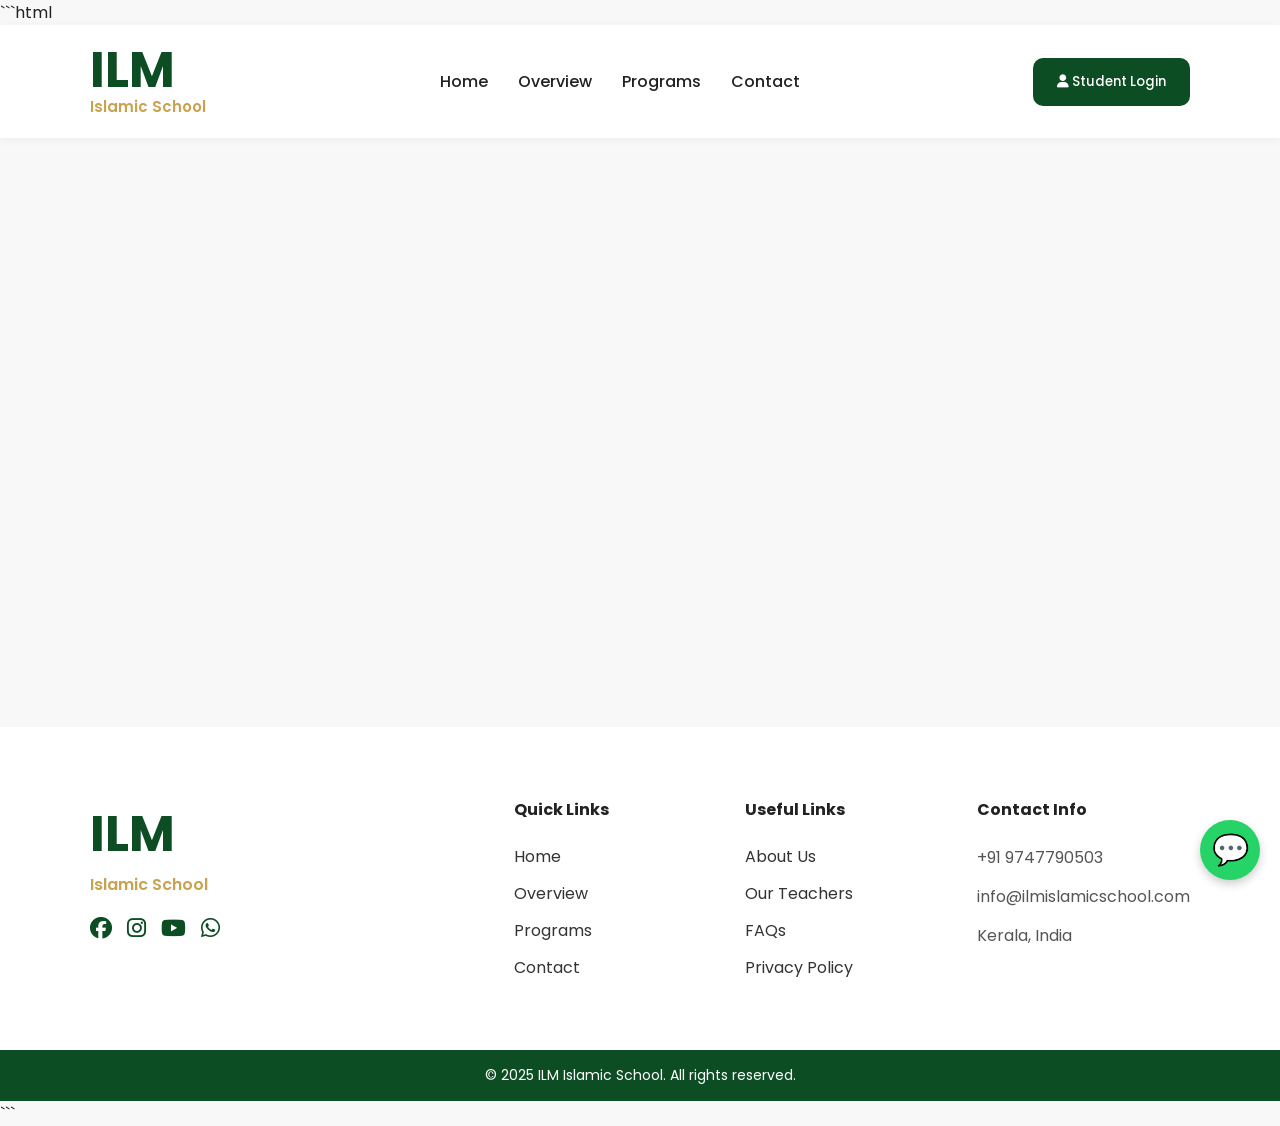
==== contact.html @ 67517852 "Create contact.html" ====
```html
<!DOCTYPE html>
<html lang="en">

<head>

<meta charset="UTF-8">
<meta name="viewport" content="width=device-width, initial-scale=1.0">

<title>Contact | ILM Islamic School</title>

<link rel="stylesheet" href="style.css">

<link rel="preconnect" href="https://fonts.googleapis.com">
<link rel="preconnect" href="https://fonts.gstatic.com" crossorigin>

<link href="https://fonts.googleapis.com/css2?family=Poppins:wght@300;400;500;600;700&display=swap" rel="stylesheet">

<link rel="stylesheet"
href="https://cdnjs.cloudflare.com/ajax/libs/font-awesome/6.5.1/css/all.min.css">

</head>

<body>

<!-- HEADER -->

<header>

<div class="logo">
<h1>ILM</h1>
<p>Islamic School</p>
</div>

<div class="menu-toggle">☰</div>

<nav>

<ul class="nav-links">

<li><a href="index.html">Home</a></li>

<li><a href="overview.html">Overview</a></li>

<li><a href="programs.html">Programs</a></li>

<li><a href="contact.html">Contact</a></li>

</ul>

</nav>

<button class="login-btn">

<i class="fa-solid fa-user"></i>
Student Login

</button>

</header>

<!-- CONTACT PAGE -->

<section class="contact-page fade-in">

<div class="contact-top">

<div class="contact-left">

<h5>

<i class="fa-solid fa-mosque"></i>

CONTACT US

</h5>

<h2>

We Are Here <br>
To Help You

</h2>

<div class="contact-line"></div>

<p>

Have questions or need more information?
Feel free to reach out to us. We are always
happy to help you.

</p>

<div class="contact-info-grid">

<div class="contact-box">

<div class="contact-icon">
<i class="fa-solid fa-phone"></i>
</div>

<div>
<h4>Phone</h4>
<p>+91 9747790503</p>
</div>

</div>

<div class="contact-box">

<div class="contact-icon">
<i class="fa-solid fa-envelope"></i>
</div>

<div>
<h4>Email</h4>
<p>info@ilmislamicschool.com</p>
</div>

</div>

<div class="contact-box">

<div class="contact-icon">
<i class="fa-solid fa-location-dot"></i>
</div>

<div>
<h4>Address</h4>
<p>Kerala, India</p>
</div>

</div>

<div class="contact-box">

<div class="contact-icon">
<i class="fa-solid fa-clock"></i>
</div>

<div>
<h4>Working Hours</h4>
<p>9:00 AM – 8:00 PM</p>
</div>

</div>

</div>

</div>

<div class="contact-right">

<img src="https://images.unsplash.com/photo-1512632578888-169bbbc64f33?q=80&w=1200&auto=format&fit=crop" alt="Mosque Image">

</div>

</div>

<!-- CONTACT FORM -->

<div class="contact-form-section">

<h3>Send Us a Message</h3>

<form>

<div class="form-row">

<input type="text" placeholder="Your Name">

<input type="email" placeholder="Your Email">

</div>

<input type="text" placeholder="Subject">

<textarea rows="6" placeholder="Your Message"></textarea>

<button type="submit">

<i class="fa-solid fa-paper-plane"></i>

Send Message

</button>

</form>

</div>

</section>

<!-- FOOTER -->

<footer>

<div class="footer-logo">

<h2>ILM</h2>

<p>Islamic School</p>

<div class="socials">

<i class="fa-brands fa-facebook"></i>

<i class="fa-brands fa-instagram"></i>

<i class="fa-brands fa-youtube"></i>

<i class="fa-brands fa-whatsapp"></i>

</div>

</div>

<div class="footer-links">

<h4>Quick Links</h4>

<a href="index.html">Home</a>

<a href="overview.html">Overview</a>

<a href="programs.html">Programs</a>

<a href="contact.html">Contact</a>

</div>

<div class="footer-links">

<h4>Useful Links</h4>

<a href="#">About Us</a>

<a href="#">Our Teachers</a>

<a href="#">FAQs</a>

<a href="#">Privacy Policy</a>

</div>

<div class="footer-links">

<h4>Contact Info</h4>

<p>+91 9747790503</p>

<p>info@ilmislamicschool.com</p>

<p>Kerala, India</p>

</div>

</footer>

<div class="copyright">

© 2025 ILM Islamic School. All rights reserved.

</div>

<a href="https://wa.me/919747790503" class="whatsapp-float">
💬
</a>

<script>

const toggle = document.querySelector(".menu-toggle");

const nav = document.querySelector(".nav-links");

toggle.addEventListener("click", () => {
nav.classList.toggle("active");
});

</script>

</body>
</html>
```
---- style.css ----
*{
margin:0;
padding:0;
box-sizing:border-box;
font-family:'Poppins',sans-serif;
}

body{
background:#f8f8f8;
color:#222;
overflow-x:hidden;
}

/* HEADER */

header{
display:flex;
justify-content:space-between;
align-items:center;
padding:20px 7%;
background:white;
position:sticky;
top:0;
z-index:1000;
box-shadow:0 2px 10px rgba(0,0,0,0.05);
}

.logo h1{
font-size:50px;
line-height:1;
color:#0d4d23;
}

.logo p{
font-size:15px;
color:#c8a24c;
font-weight:600;
}

nav{
display:flex;
align-items:center;
}

.nav-links{
display:flex;
gap:30px;
list-style:none;
align-items:center;
}

.nav-links a{
text-decoration:none;
color:#222;
font-weight:500;
transition:.3s;
}

.nav-links a:hover{
color:#0d4d23;
}

.login-btn{
background:#0d4d23;
color:white;
border:none;
padding:14px 24px;
border-radius:10px;
cursor:pointer;
font-weight:500;
transition:.3s;
}

.login-btn:hover{
background:#083518;
}

.menu-toggle{
display:none;
font-size:30px;
cursor:pointer;
color:#0d4d23;
}

/* DROPDOWN */

.dropdown{
position:relative;
}

.dropdown-menu{
position:absolute;
top:100%;
left:0;
background:white;
min-width:220px;
padding:10px 0;
border-radius:12px;
box-shadow:0 5px 20px rgba(0,0,0,0.1);
display:none;
z-index:100;
}

.dropdown:hover .dropdown-menu{
display:block;
}

.dropdown-menu li{
list-style:none;
}

.dropdown-menu li a{
display:block;
padding:12px 18px;
color:#0d4d23;
}

.dropdown-menu li a:hover{
background:#f3f3f3;
}

/* HERO */

.hero{
display:grid;
grid-template-columns:1fr 1fr;
align-items:center;
gap:60px;
padding:70px 7%;
background:white;
}

.hero-left h2{
font-size:120px;
line-height:1;
color:#0d4d23;
}

.hero-left h3{
font-size:44px;
color:#c8a24c;
margin-bottom:10px;
}

.tagline{
font-size:28px;
font-weight:600;
margin-bottom:20px;
}

.desc{
font-size:18px;
line-height:1.9;
margin-bottom:35px;
color:#555;
}

.hero-buttons{
display:flex;
gap:15px;
}

.green-btn,
.outline-btn{
padding:16px 28px;
border-radius:12px;
font-size:16px;
cursor:pointer;
font-weight:600;
transition:.3s;
}

.green-btn{
background:#0d4d23;
border:none;
color:white;
}

.green-btn:hover{
background:#083518;
}

.outline-btn{
border:2px solid #0d4d23;
background:transparent;
color:#0d4d23;
}

.outline-btn:hover{
background:#0d4d23;
color:white;
}

.hero-right img{
width:100%;
height:650px;
object-fit:cover;
border-radius:30px;
}

/* FEATURES */

.features{
display:grid;
grid-template-columns:repeat(4,1fr);
background:white;
margin:0 7%;
margin-top:-40px;
border-radius:25px;
overflow:hidden;
box-shadow:0 5px 20px rgba(0,0,0,0.08);
position:relative;
z-index:10;
}

.feature-box{
padding:35px 20px;
text-align:center;
border-right:1px solid #eee;
}

.feature-box:last-child{
border-right:none;
}

.feature-box i{
font-size:34px;
color:#0d4d23;
margin-bottom:15px;
}

.feature-box h4{
margin-bottom:10px;
font-size:20px;
}

.feature-box p{
font-size:14px;
line-height:1.7;
color:#666;
}

/* ABOUT */

.about{
display:grid;
grid-template-columns:1fr 1fr;
gap:50px;
padding:70px 7%;
align-items:center;
background:white;
}

.about-image{
position:relative;
overflow:hidden;
border-radius:30px;
}

.about-image img{
width:100%;
height:500px;
object-fit:cover;
display:block;
border-radius:30px;
}

/* Green student box */

.student-box{
position:absolute;
bottom:25px;
left:25px;
background:#0d4d23;
color:white;
padding:25px;
border-radius:22px;
width:260px;
box-shadow:0 10px 30px rgba(0,0,0,0.2);
}

.student-box h4{
font-size:24px;
margin-bottom:10px;
}

.student-box p{
font-size:15px;
line-height:1.7;
color:#f1f1f1;
}

/* Right side */

.about-text h5{
color:#c8a24c;
font-size:18px;
margin-bottom:12px;
letter-spacing:2px;
font-weight:600;
}

.about-text h2{
font-size:52px;
line-height:1.1;
color:#0d4d23;
margin-bottom:25px;
font-weight:700;
}

.about-text > p{
line-height:1.8;
font-size:16px;
color:#555;
margin-bottom:35px;
}

.about-grid{
display:grid;
grid-template-columns:1fr 1fr;
gap:25px;
}

.about-item{
display:flex;
gap:18px;
align-items:flex-start;
}

.about-item i{
font-size:30px;
color:#0d4d23;
margin-top:5px;
}

.about-item h4{
font-size:19px;
margin-bottom:8px;
color:#111;
}

.about-item p{
font-size:14px;
line-height:1.8;
color:#555;
}

/* MOBILE */

@media(max-width:768px){

.about{
grid-template-columns:1fr;
padding:70px 5%;
gap:40px;
}

.about-image img{
height:auto;
}

.student-box{
width:100%;
position:relative;
left:0;
bottom:0;
margin-top:20px;
}

.about-text h2{
font-size:46px;
}

.about-grid{
grid-template-columns:1fr;
gap:25px;
}

}
/* CTA */

.cta{
background:linear-gradient(to right,#0d4d23,#146c34);
color:white;
text-align:center;
padding:80px 20px;
}

.cta h2{
font-size:48px;
margin-bottom:15px;
}

.cta p{
margin-bottom:30px;
font-size:18px;
}

.cta button{
background:#c8a24c;
border:none;
padding:16px 35px;
border-radius:12px;
font-size:18px;
font-weight:600;
cursor:pointer;
color:white;
transition:.3s;
}

.cta button:hover{
background:#b48d3d;
}

/* FOOTER */

footer{
background:white;
padding:70px 7%;
display:grid;
grid-template-columns:2fr 1fr 1fr 1fr;
gap:40px;
}

.footer-logo h2{
font-size:50px;
color:#0d4d23;
}

.footer-logo p{
color:#c8a24c;
font-weight:600;
margin-bottom:20px;
}

.socials{
display:flex;
gap:15px;
font-size:22px;
color:#0d4d23;
}

.socials i{
cursor:pointer;
transition:.3s;
}

.socials i:hover{
transform:translateY(-3px);
}

.footer-links{
display:flex;
flex-direction:column;
gap:12px;
}

.footer-links h4{
margin-bottom:10px;
}

.footer-links a{
text-decoration:none;
color:#333;
transition:.3s;
}

.footer-links a:hover{
color:#0d4d23;
}

.footer-links p{
color:#555;
line-height:1.7;
}

.copyright{
background:#0d4d23;
color:white;
text-align:center;
padding:15px;
font-size:14px;
}

/* WHATSAPP FLOAT */

.whatsapp-float{
position:fixed;
bottom:20px;
right:20px;
width:60px;
height:60px;
background:#25D366;
color:white;
border-radius:50%;
display:flex;
align-items:center;
justify-content:center;
font-size:30px;
text-decoration:none;
box-shadow:0 4px 10px rgba(0,0,0,0.2);
z-index:1000;
transition:.3s;
}

.whatsapp-float:hover{
transform:scale(1.1);
}

/* ANIMATION */

.fade-in{
opacity:0;
transform:translateY(30px);
transition:all 1s ease;
}

.fade-in.show{
opacity:1;
transform:translateY(0);
}

/* MOBILE */

@media(max-width:768px){

header{
padding:20px;
}

.menu-toggle{
display:block;
}

nav{
position:absolute;
top:80px;
right:20px;
}

.nav-links{
display:none;
flex-direction:column;
background:white;
padding:20px;
width:230px;
border-radius:15px;
box-shadow:0 5px 20px rgba(0,0,0,0.1);
}

.nav-links.active{
display:flex;
}

.login-btn{
display:none;
}

.hero{
grid-template-columns:1fr;
padding:40px 5%;
gap:30px;
}

.hero-left h2{
font-size:70px;
}

.hero-left h3{
font-size:30px;
}

.tagline{
font-size:22px;
}

.hero-buttons{
flex-direction:column;
}

.hero-right img{
height:auto;
}

.features{
grid-template-columns:1fr 1fr;
margin:20px;
}

.feature-box{
border-right:none;
border-bottom:1px solid #eee;
}

.about{
grid-template-columns:1fr;
padding:70px 5%;
}

.about-text h2{
font-size:38px;
}

.about-grid{
grid-template-columns:1fr;
}

.student-box{
position:relative;
left:0;
bottom:0;
margin-top:20px;
width:100%;
}

footer{
grid-template-columns:1fr;
text-align:center;
}

.socials{
justify-content:center;
}
}
/* PROGRAM PAGE */

.program-page{
padding:70px 7%;
display:flex;
flex-direction:column;
gap:35px;
background:#f8f8f8;
}

.program-row{
display:grid;
grid-template-columns:1fr 1fr;
background:white;
border-radius:25px;
overflow:hidden;
box-shadow:0 5px 20px rgba(0,0,0,0.05);
}

.program-image img{
width:100%;
height:100%;
object-fit:cover;
display:block;
}

.program-info{
padding:50px;
display:flex;
flex-direction:column;
justify-content:center;
}

.program-info h2{
font-size:42px;
color:#0d4d23;
margin-bottom:20px;
}

.program-info p{
font-size:18px;
line-height:1.9;
color:#555;
margin-bottom:30px;
}

.program-features{
display:flex;
flex-wrap:wrap;
gap:25px;
}

.program-features span{
display:flex;
align-items:center;
gap:10px;
font-size:16px;
color:#0d4d23;
font-weight:500;
}

.program-features i{
color:#0d4d23;
}

/* MOBILE */

@media(max-width:768px){

.program-row{
grid-template-columns:1fr;
}

.program-info{
padding:30px;
}

.program-info h2{
font-size:32px;
}

}
@media (max-width: 768px){

  .about-container{
    display: flex;
    flex-direction: column;
    padding: 20px;
    gap: 30px;
  }

  .about-text{
    width: 100%;
  }

  .about-text h2{
    font-size: 52px;
    line-height: 1.1;
  }

  .about-image img{
    width: 100%;
    border-radius: 20px;
  }

  .about-grid{
    display: grid;
    grid-template-columns: 1fr 1fr;
    gap: 20px;
    margin-top: 25px;
  }

}
/* OVERVIEW PAGE */

.overview-page{
padding:80px 7%;
background:#f8f8f8;
}

/* MAIN SECTION */

.overview-content{
display:grid;
grid-template-columns:1fr 1fr;
gap:60px;
align-items:center;
margin-bottom:50px;
}

/* LEFT */

.overview-left h5{
color:#c8a24c;
font-size:18px;
letter-spacing:2px;
margin-bottom:15px;
display:flex;
align-items:center;
gap:10px;
font-weight:600;
}

.overview-left h2{
font-size:72px;
line-height:1.1;
color:#0d4d23;
margin-bottom:20px;
font-weight:700;
}

.overview-line{
width:250px;
height:3px;
background:#c8a24c;
border-radius:10px;
margin-bottom:25px;
}

.overview-left p{
font-size:18px;
line-height:2;
color:#555;
margin-bottom:35px;
}

/* BOXES */

.overview-grid{
display:grid;
grid-template-columns:1fr 1fr;
gap:20px;
}

.overview-box{
background:white;
padding:28px 22px;
border-radius:20px;
box-shadow:0 5px 20px rgba(0,0,0,0.05);
text-align:center;
transition:.3s;
}

.overview-box:hover{
transform:translateY(-5px);
}

.overview-box i{
font-size:30px;
color:#0d4d23;
margin-bottom:15px;
}

.overview-box h4{
font-size:22px;
margin-bottom:10px;
color:#222;
}

.overview-box p{
font-size:15px;
line-height:1.8;
margin-bottom:0;
color:#666;
}

/* RIGHT IMAGE */

.overview-right img{
width:100%;
height:720px;
object-fit:cover;
border-radius:30px;
box-shadow:0 10px 30px rgba(0,0,0,0.1);
}

/* CTA */

.overview-cta{
background:linear-gradient(to right,#0d4d23,#146c34);
padding:35px 45px;
border-radius:25px;
display:flex;
justify-content:space-between;
align-items:center;
gap:30px;
color:white;
}

.overview-cta h3{
font-size:40px;
margin-bottom:10px;
}

.overview-cta p{
font-size:17px;
opacity:0.95;
}

.overview-cta button{
background:#c8a24c;
border:none;
padding:18px 35px;
border-radius:14px;
font-size:18px;
font-weight:600;
cursor:pointer;
color:white;
transition:.3s;
white-space:nowrap;
}

.overview-cta button:hover{
background:#b89035;
}

/* MOBILE */

@media(max-width:768px){

.overview-page{
padding:70px 5%;
}

.overview-content{
grid-template-columns:1fr;
gap:40px;
}

.overview-left h2{
font-size:48px;
}

.overview-left p{
font-size:16px;
line-height:1.9;
}

.overview-grid{
grid-template-columns:1fr;
}

.overview-right img{
height:auto;
}

.overview-cta{
flex-direction:column;
text-align:center;
padding:35px 25px;
}

.overview-cta h3{
font-size:30px;
}

.overview-cta button{
width:100%;
}

}
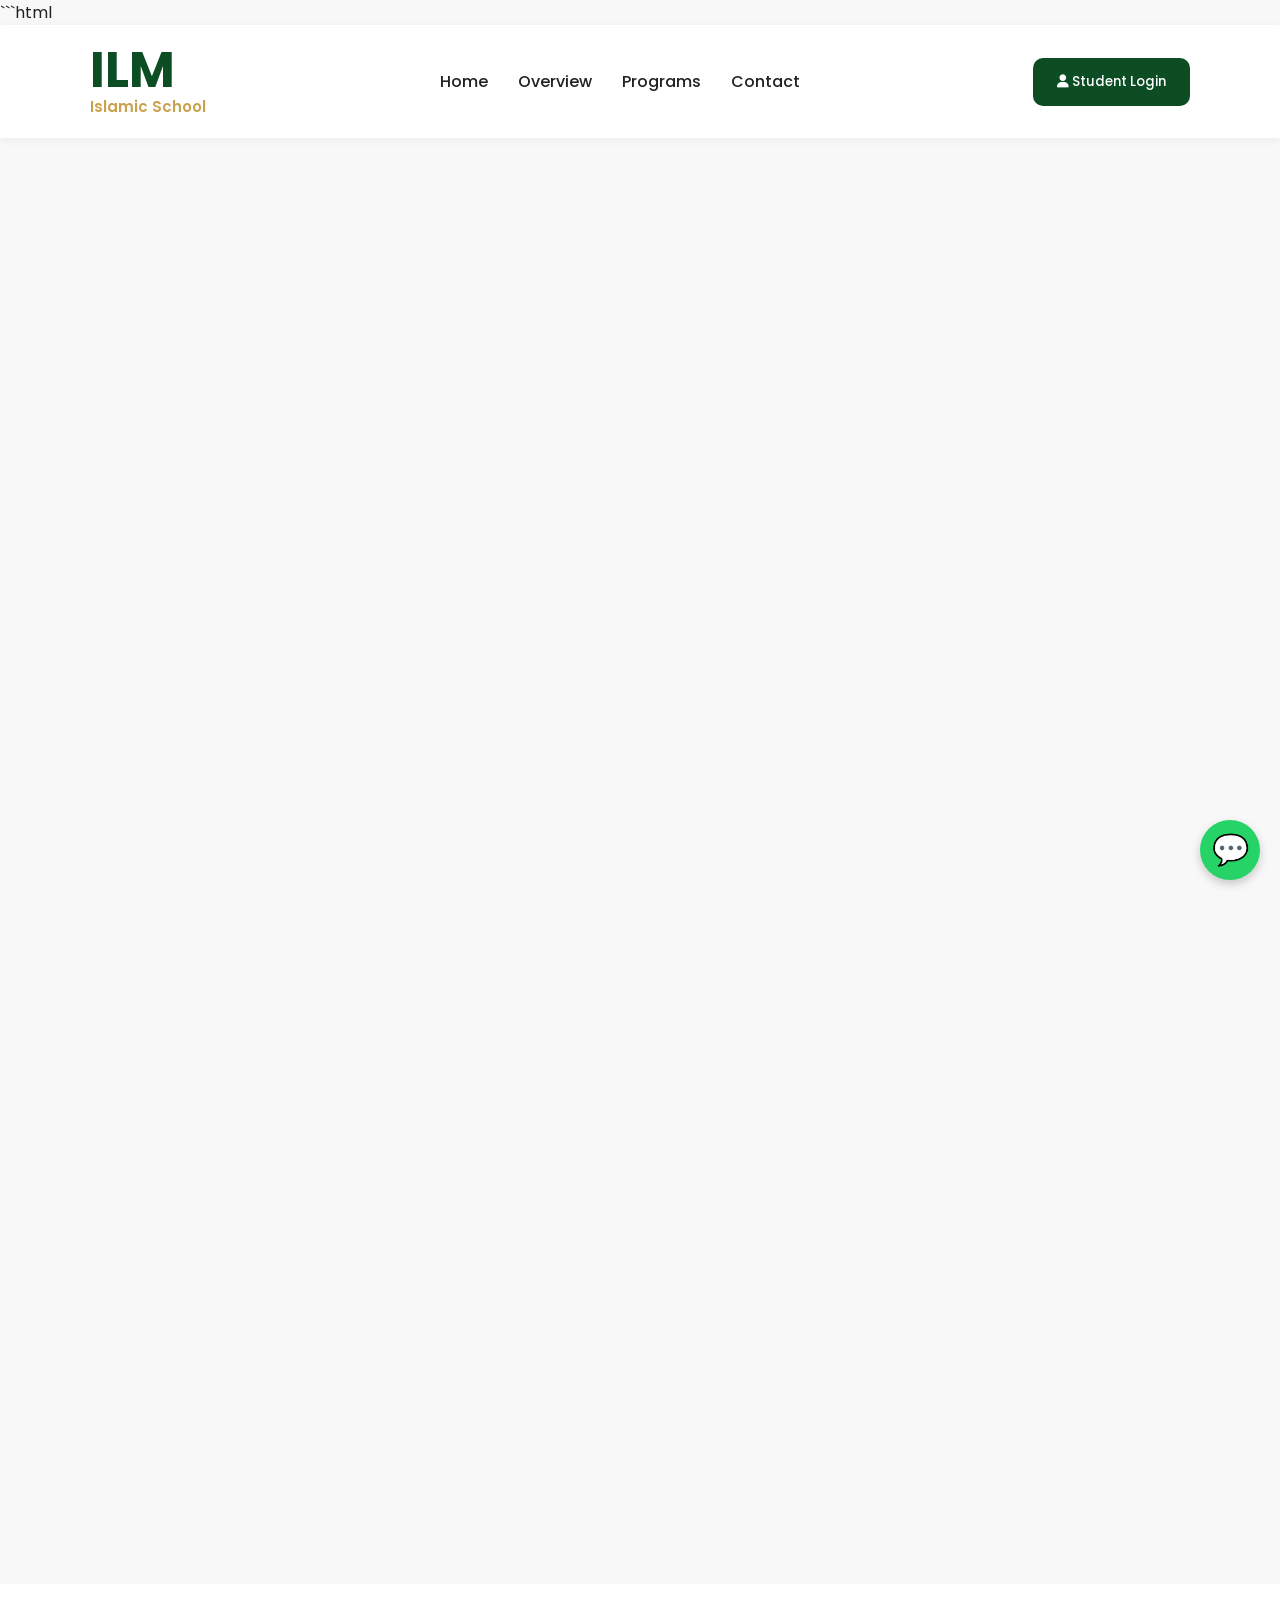
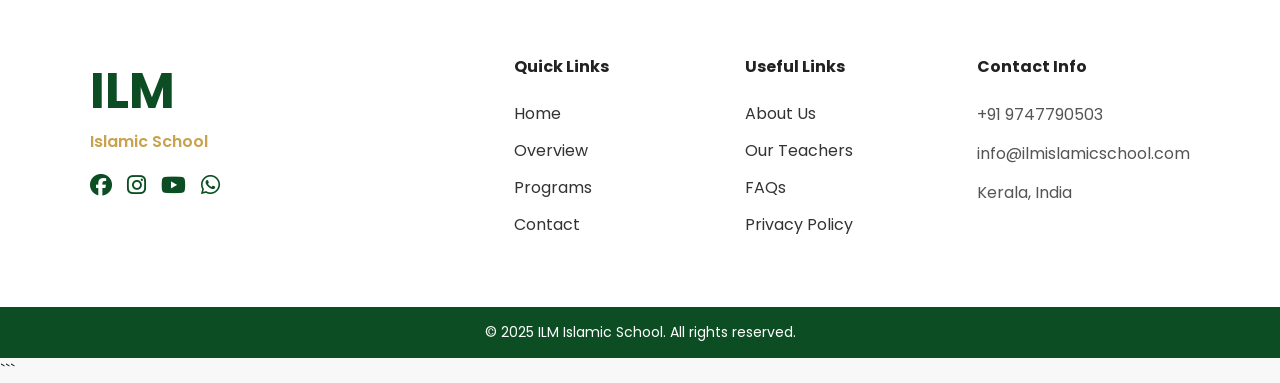
==== commit 4d3fc315: "Update contact.html" ====
--- a/contact.html
+++ b/contact.html
@@ -164,7 +164,7 @@
 
 <h3>Send Us a Message</h3>
 
-<form>
+<form class="contact-form">
 
 <div class="form-row">
 
@@ -189,7 +189,6 @@
 </form>
 
 </div>
-
 </section>
 
 <!-- FOOTER -->
--- a/style.css
+++ b/style.css
@@ -923,3 +923,428 @@
 }
 
 }
+```css id="2jdbmq"
+/* CONTACT PAGE */
+
+.contact-page{
+padding:80px 7%;
+background:#f8f8f8;
+}
+
+/* TOP SECTION */
+
+.contact-top{
+display:grid;
+grid-template-columns:1fr 1fr;
+gap:60px;
+align-items:center;
+margin-bottom:50px;
+}
+
+/* LEFT SIDE */
+
+.contact-left h5{
+color:#c8a24c;
+font-size:18px;
+letter-spacing:2px;
+margin-bottom:15px;
+display:flex;
+align-items:center;
+gap:10px;
+font-weight:600;
+}
+
+.contact-left h2{
+font-size:72px;
+line-height:1.1;
+color:#0d4d23;
+margin-bottom:20px;
+font-weight:700;
+}
+
+.contact-line{
+width:180px;
+height:3px;
+background:#c8a24c;
+border-radius:10px;
+margin-bottom:25px;
+}
+
+.contact-left p{
+font-size:18px;
+line-height:2;
+color:#555;
+margin-bottom:40px;
+}
+
+/* CONTACT BOXES */
+
+.contact-info-grid{
+display:grid;
+grid-template-columns:1fr 1fr;
+gap:20px;
+}
+
+.contact-box{
+background:white;
+padding:25px;
+border-radius:20px;
+display:flex;
+gap:18px;
+align-items:center;
+box-shadow:0 5px 20px rgba(0,0,0,0.05);
+transition:.3s;
+}
+
+.contact-box:hover{
+transform:translateY(-5px);
+}
+
+.contact-icon{
+width:65px;
+height:65px;
+background:#0d4d23;
+color:white;
+border-radius:50%;
+display:flex;
+align-items:center;
+justify-content:center;
+font-size:24px;
+flex-shrink:0;
+}
+
+.contact-box h4{
+font-size:24px;
+margin-bottom:8px;
+color:#222;
+}
+
+.contact-box p{
+font-size:16px;
+line-height:1.7;
+margin:0;
+color:#666;
+}
+
+/* RIGHT IMAGE */
+
+.contact-right img{
+width:100%;
+height:700px;
+object-fit:cover;
+border-radius:30px;
+box-shadow:0 10px 30px rgba(0,0,0,0.1);
+}
+
+/* FORM */
+
+.contact-form-section{
+background:white;
+padding:45px;
+border-radius:30px;
+box-shadow:0 5px 20px rgba(0,0,0,0.05);
+}
+
+.contact-form-section h3{
+font-size:42px;
+margin-bottom:30px;
+color:#0d4d23;
+}
+
+.form-row{
+display:grid;
+grid-template-columns:1fr 1fr;
+gap:20px;
+}
+
+.contact-form-section input,
+.contact-form-section textarea{
+width:100%;
+padding:18px;
+border:1px solid #ddd;
+border-radius:14px;
+font-size:16px;
+margin-bottom:20px;
+outline:none;
+font-family:'Poppins',sans-serif;
+}
+
+.contact-form-section textarea{
+resize:none;
+}
+
+.contact-form-section button{
+width:100%;
+background:linear-gradient(to right,#0d4d23,#146c34);
+color:white;
+border:none;
+padding:18px;
+border-radius:14px;
+font-size:18px;
+font-weight:600;
+cursor:pointer;
+transition:.3s;
+}
+
+.contact-form-section button:hover{
+opacity:0.9;
+}
+
+/* MOBILE */
+
+@media(max-width:768px){
+
+.contact-page{
+padding:70px 5%;
+}
+
+.contact-top{
+grid-template-columns:1fr;
+gap:40px;
+}
+
+.contact-left h2{
+font-size:48px;
+}
+
+.contact-left p{
+font-size:16px;
+line-height:1.9;
+}
+
+.contact-info-grid{
+grid-template-columns:1fr;
+}
+
+.contact-right img{
+height:auto;
+}
+
+.contact-form-section{
+padding:30px 20px;
+}
+
+.contact-form-section h3{
+font-size:32px;
+}
+
+.form-row{
+grid-template-columns:1fr;
+}
+
+}
+```
+/* CONTACT PAGE */
+
+.contact-page{
+padding:100px 7%;
+background:#f8f8f8;
+}
+
+/* TOP SECTION */
+
+.contact-top{
+display:grid;
+grid-template-columns:1fr 1fr;
+gap:60px;
+align-items:center;
+margin-bottom:50px;
+}
+
+/* LEFT SIDE */
+
+.contact-left h5{
+color:#0c824c;
+font-size:18px;
+letter-spacing:2px;
+margin-bottom:15px;
+display:flex;
+align-items:center;
+gap:10px;
+font-weight:600;
+}
+
+.contact-left h2{
+font-size:72px;
+line-height:1.1;
+color:#0d4d23;
+margin-bottom:20px;
+font-weight:700;
+}
+
+.contact-line{
+width:180px;
+height:3px;
+background:#0c824c;
+border-radius:100px;
+margin-bottom:25px;
+}
+
+.contact-left p{
+font-size:18px;
+line-height:2;
+color:#555;
+margin-bottom:40px;
+}
+
+/* CONTACT BOXES */
+
+.contact-info-grid{
+display:grid;
+grid-template-columns:1fr 1fr;
+gap:20px;
+}
+
+.contact-box{
+background:white;
+padding:25px;
+border-radius:20px;
+display:flex;
+gap:15px;
+align-items:flex-start;
+box-shadow:0 10px 30px rgba(0,0,0,0.05);
+transition:.3s;
+}
+
+.contact-box:hover{
+transform:translateY(-5px);
+}
+
+.contact-box i{
+font-size:26px;
+color:#0c824c;
+margin-top:5px;
+}
+
+.contact-box h4{
+font-size:18px;
+margin-bottom:8px;
+color:#111;
+}
+
+.contact-box p{
+font-size:15px;
+line-height:1.7;
+margin:0;
+color:#666;
+}
+
+/* RIGHT IMAGE */
+
+.contact-right img{
+width:100%;
+border-radius:30px;
+box-shadow:0 15px 40px rgba(0,0,0,0.12);
+}
+
+/* CONTACT FORM */
+
+.contact-form-section{
+background:white;
+padding:60px;
+border-radius:30px;
+box-shadow:0 10px 40px rgba(0,0,0,0.06);
+}
+
+.contact-form-section h3{
+font-size:38px;
+color:#0d4d23;
+margin-bottom:30px;
+text-align:center;
+}
+
+.contact-form{
+display:flex;
+flex-direction:column;
+gap:20px;
+}
+
+.form-row{
+display:grid;
+grid-template-columns:1fr 1fr;
+gap:20px;
+}
+
+.contact-form input,
+.contact-form textarea{
+width:100%;
+padding:18px 20px;
+border:1px solid #ddd;
+border-radius:15px;
+font-size:16px;
+font-family:'Poppins',sans-serif;
+outline:none;
+transition:.3s;
+}
+
+.contact-form input:focus,
+.contact-form textarea:focus{
+border-color:#0c824c;
+box-shadow:0 0 0 4px rgba(12,130,76,0.1);
+}
+
+.contact-form textarea{
+height:180px;
+resize:none;
+}
+
+.contact-form button{
+width:fit-content;
+background:linear-gradient(to right,#0c824c,#146c34);
+color:white;
+border:none;
+padding:18px 35px;
+border-radius:14px;
+font-size:18px;
+font-weight:600;
+cursor:pointer;
+transition:.3s;
+}
+
+.contact-form button:hover{
+opacity:.9;
+}
+
+/* MOBILE */
+
+@media(max-width:768px){
+
+.contact-page{
+padding:70px 5%;
+}
+
+.contact-top{
+grid-template-columns:1fr;
+gap:40px;
+}
+
+.contact-left h2{
+font-size:48px;
+}
+
+.contact-left p{
+font-size:16px;
+line-height:1.9;
+}
+
+.contact-info-grid{
+grid-template-columns:1fr;
+}
+
+.contact-right img{
+height:auto;
+}
+
+.contact-form-section{
+padding:30px 20px;
+}
+
+.contact-form-section h3{
+font-size:32px;
+}
+
+.form-row{
+grid-template-columns:1fr;
+}
+
+}
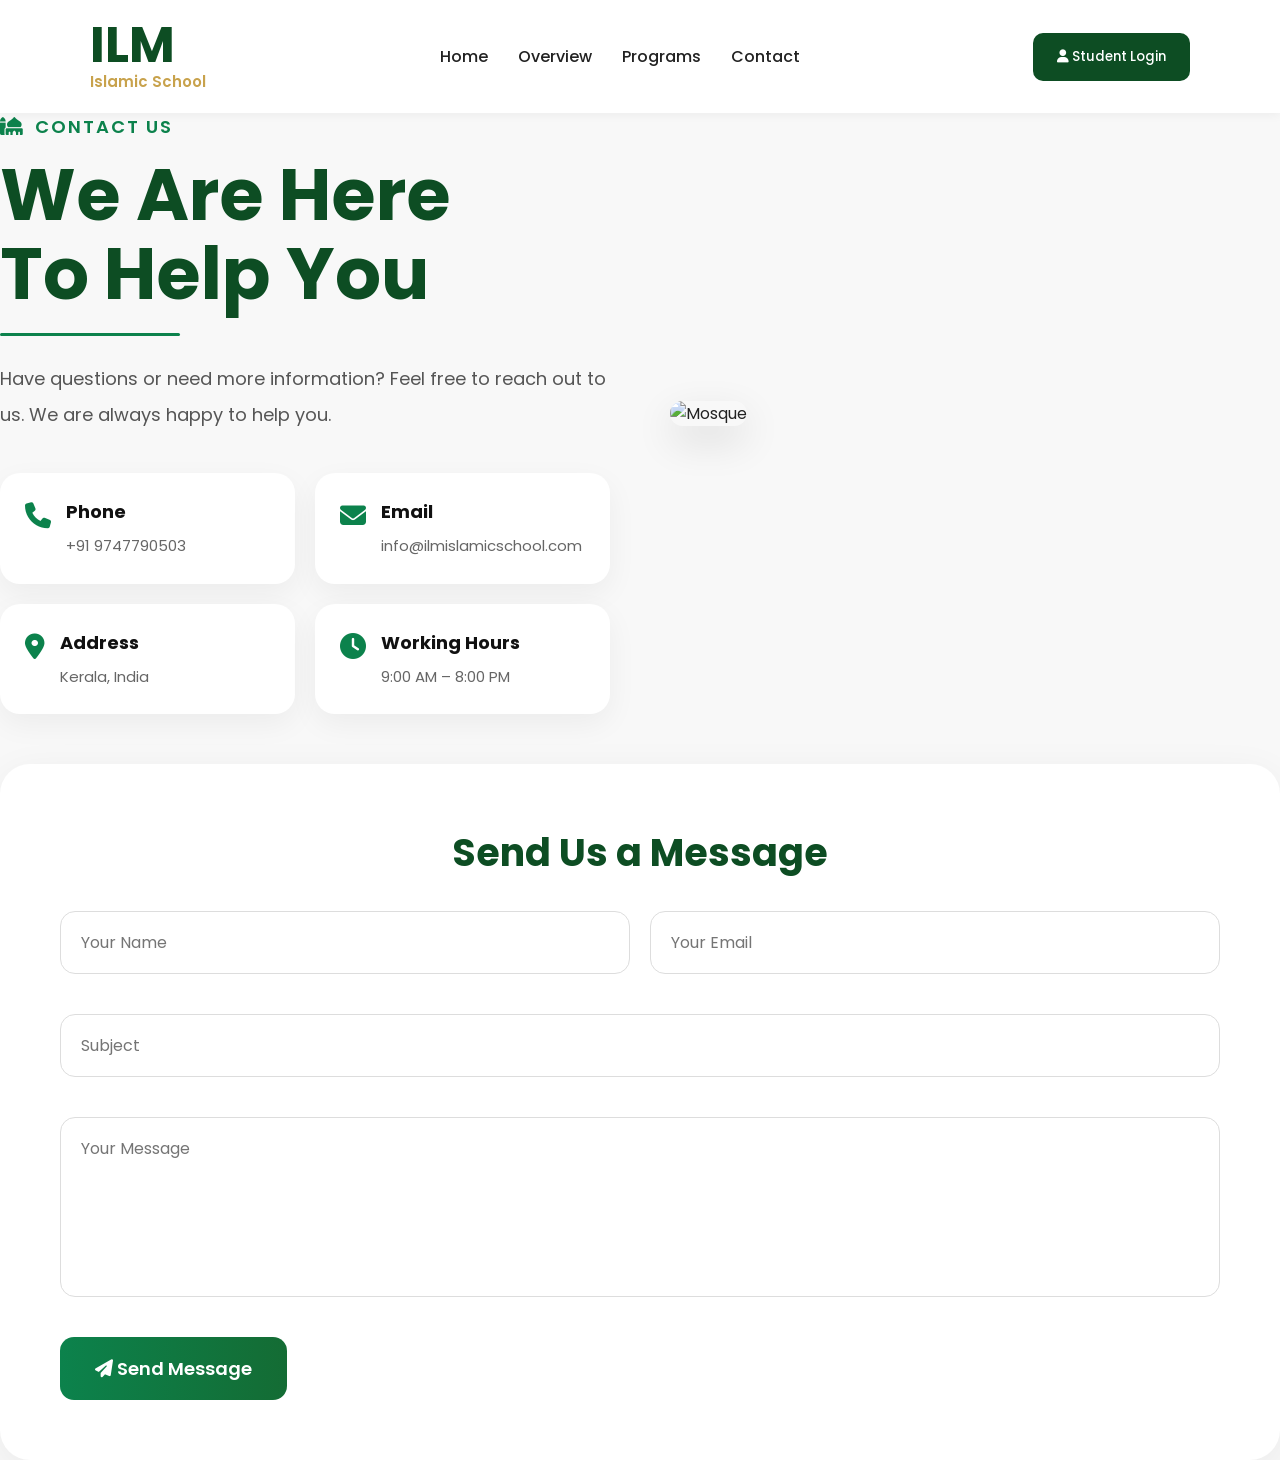
==== commit 0bbe41b9: "Update contact.html" ====
--- a/contact.html
+++ b/contact.html
@@ -1,4 +1,3 @@
-```html
 <!DOCTYPE html>
 <html lang="en">
 
@@ -22,8 +21,6 @@
 </head>
 
 <body>
-
-<!-- HEADER -->
 
 <header>
 
@@ -61,44 +58,34 @@
 
 <!-- CONTACT PAGE -->
 
-<section class="contact-page fade-in">
+<section class="contact-page">
 
 <div class="contact-top">
 
 <div class="contact-left">
 
 <h5>
-
 <i class="fa-solid fa-mosque"></i>
-
 CONTACT US
-
 </h5>
 
 <h2>
-
 We Are Here <br>
 To Help You
-
 </h2>
 
 <div class="contact-line"></div>
 
 <p>
-
 Have questions or need more information?
 Feel free to reach out to us. We are always
 happy to help you.
-
 </p>
 
 <div class="contact-info-grid">
 
 <div class="contact-box">
-
-<div class="contact-icon">
 <i class="fa-solid fa-phone"></i>
-</div>
 
 <div>
 <h4>Phone</h4>
@@ -108,10 +95,7 @@
 </div>
 
 <div class="contact-box">
-
-<div class="contact-icon">
 <i class="fa-solid fa-envelope"></i>
-</div>
 
 <div>
 <h4>Email</h4>
@@ -121,10 +105,7 @@
 </div>
 
 <div class="contact-box">
-
-<div class="contact-icon">
 <i class="fa-solid fa-location-dot"></i>
-</div>
 
 <div>
 <h4>Address</h4>
@@ -134,10 +115,7 @@
 </div>
 
 <div class="contact-box">
-
-<div class="contact-icon">
 <i class="fa-solid fa-clock"></i>
-</div>
 
 <div>
 <h4>Working Hours</h4>
@@ -152,13 +130,13 @@
 
 <div class="contact-right">
 
-<img src="https://images.unsplash.com/photo-1512632578888-169bbbc64f33?q=80&w=1200&auto=format&fit=crop" alt="Mosque Image">
+<img src="https://images.unsplash.com/photo-1512632578888-169bbbc64f33?q=80&w=1200&auto=format&fit=crop" alt="Mosque">
 
 </div>
 
 </div>
 
-<!-- CONTACT FORM -->
+<!-- FORM -->
 
 <div class="contact-form-section">
 
@@ -176,7 +154,7 @@
 
 <input type="text" placeholder="Subject">
 
-<textarea rows="6" placeholder="Your Message"></textarea>
+<textarea placeholder="Your Message"></textarea>
 
 <button type="submit">
 
@@ -189,83 +167,8 @@
 </form>
 
 </div>
+
 </section>
-
-<!-- FOOTER -->
-
-<footer>
-
-<div class="footer-logo">
-
-<h2>ILM</h2>
-
-<p>Islamic School</p>
-
-<div class="socials">
-
-<i class="fa-brands fa-facebook"></i>
-
-<i class="fa-brands fa-instagram"></i>
-
-<i class="fa-brands fa-youtube"></i>
-
-<i class="fa-brands fa-whatsapp"></i>
-
-</div>
-
-</div>
-
-<div class="footer-links">
-
-<h4>Quick Links</h4>
-
-<a href="index.html">Home</a>
-
-<a href="overview.html">Overview</a>
-
-<a href="programs.html">Programs</a>
-
-<a href="contact.html">Contact</a>
-
-</div>
-
-<div class="footer-links">
-
-<h4>Useful Links</h4>
-
-<a href="#">About Us</a>
-
-<a href="#">Our Teachers</a>
-
-<a href="#">FAQs</a>
-
-<a href="#">Privacy Policy</a>
-
-</div>
-
-<div class="footer-links">
-
-<h4>Contact Info</h4>
-
-<p>+91 9747790503</p>
-
-<p>info@ilmislamicschool.com</p>
-
-<p>Kerala, India</p>
-
-</div>
-
-</footer>
-
-<div class="copyright">
-
-© 2025 ILM Islamic School. All rights reserved.
-
-</div>
-
-<a href="https://wa.me/919747790503" class="whatsapp-float">
-💬
-</a>
 
 <script>
 
@@ -281,4 +184,3 @@
 
 </body>
 </html>
-```
